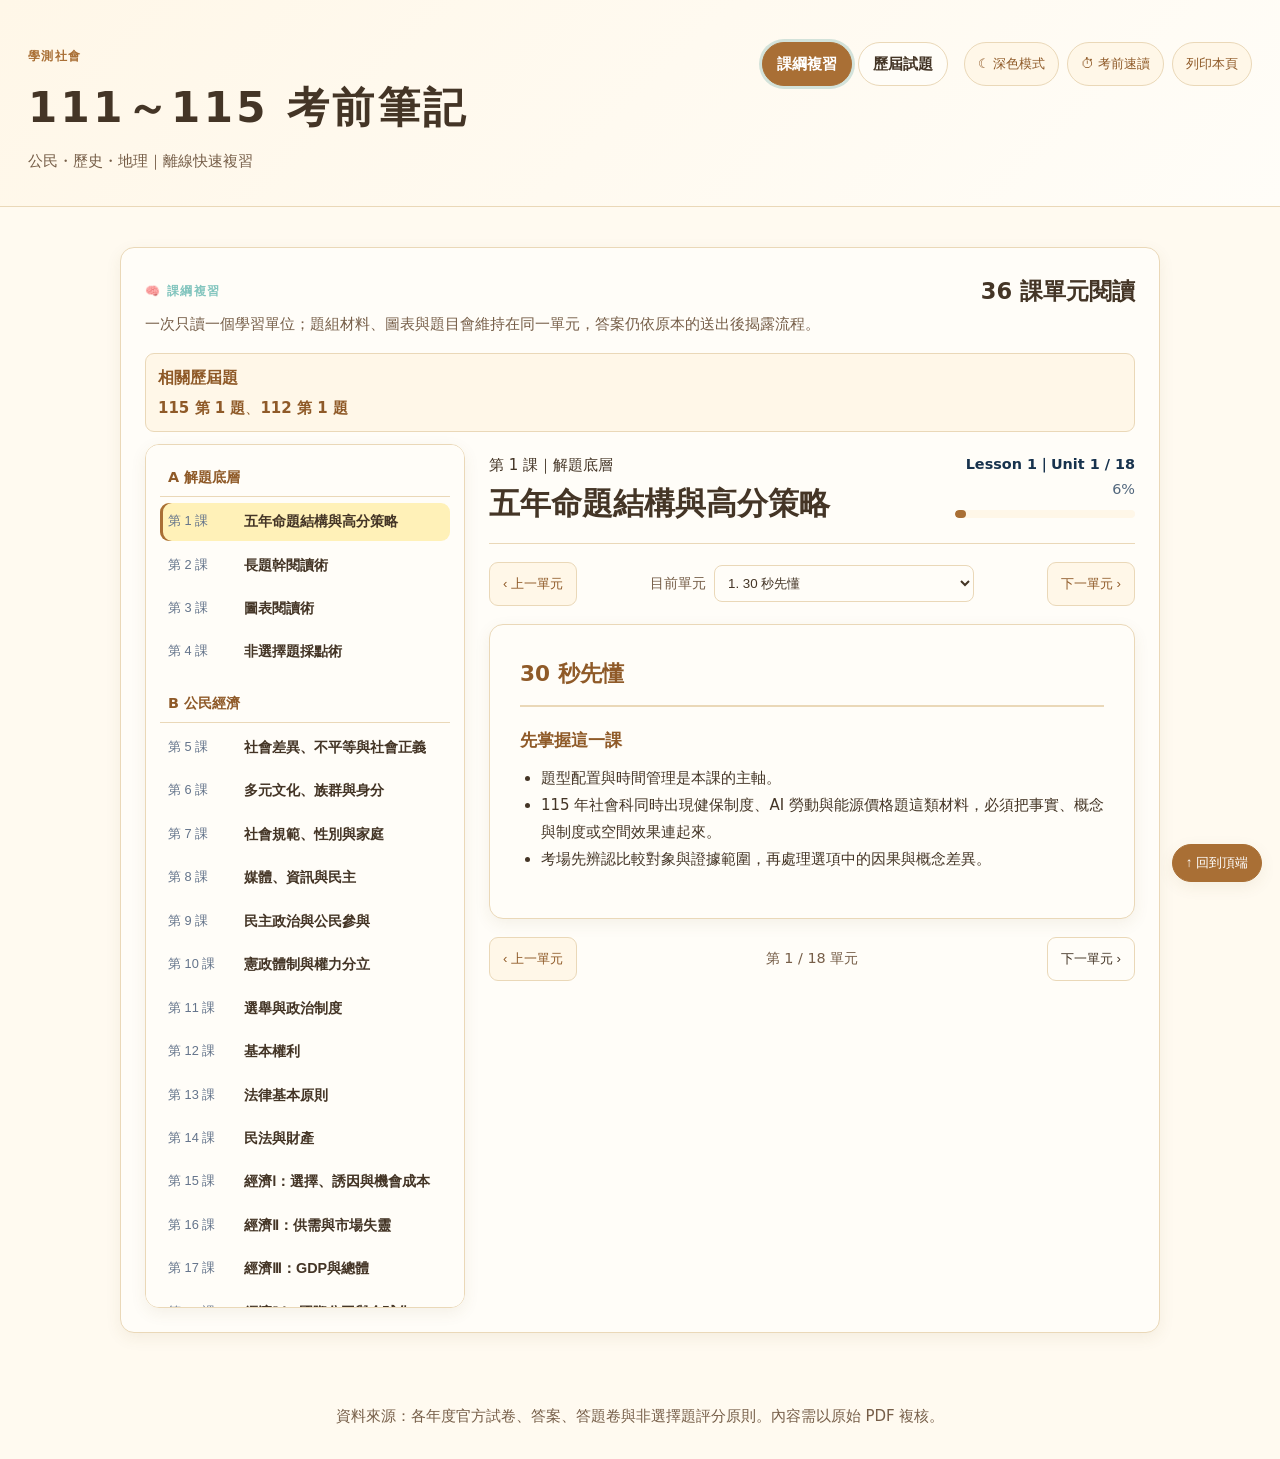
==== docs/index.html @ 7b79e1f3 "release: publish social studies final site" ====
﻿<!doctype html>
<html lang="zh-Hant">
<head>
  <meta charset="UTF-8">
  <meta name="viewport" content="width=device-width, initial-scale=1">
  <meta name="description" content="111～115 學測社會科考前筆記">
  <title>學測社會｜111～115 考前筆記</title>
  <link rel="stylesheet" href="styles.css">
</head>
<body>
  <header class="site-header">
    <div class="brand"><span class="eyebrow">學測社會</span><h1>111～115 考前筆記</h1><p>公民・歷史・地理｜離線快速複習</p></div>
    <div class="header-actions"><nav id="modeTabs" class="mode-switch" aria-label="主要模式"></nav><button id="themeToggle" class="button secondary" type="button" data-theme-toggle aria-pressed="false">☾ 深色模式</button><button id="quickMode" class="button secondary">⏱ 考前速讀</button><button id="printPage" class="button secondary">列印本頁</button></div>
  </header>
  <main id="app" class="container"></main>
  <button id="backTop" class="back-top" type="button" aria-label="回到頂端">↑ 回到頂端</button>
  <footer class="site-footer">資料來源：各年度官方試卷、答案、答題卷與非選擇題評分原則。內容需以原始 PDF 複核。</footer>
  <script src="data/years.js"></script>
  <script src="data/constructed-response.js"></script>
  <script src="data/curriculum.js"></script>
  <script src="data/lesson-content.js"></script>
  <script src="app.js"></script>
</body>
</html>
---- docs/styles.css ----
:root{--ink:#1f2937;--muted:#667085;--blue:#145da0;--teal:#0f766e;--paper:#f7f9fc;--line:#e5e7eb;--warn:#fff4d6}*{box-sizing:border-box}html{scroll-behavior:smooth}body{margin:0;background:var(--paper);color:var(--ink);font:15px/1.75 system-ui,-apple-system,"Noto Sans TC",sans-serif}.site-header{background:#0f2742;color:#fff;padding:28px 20px}.header-inner,.page-shell{max-width:1180px;margin:auto}.header-inner{display:flex;justify-content:space-between;gap:24px;align-items:center}.eyebrow{font-size:12px;letter-spacing:.12em;color:#83c5be;font-weight:700}.brand h1{margin:3px 0;font-size:clamp(26px,4vw,42px);letter-spacing:.08em}.brand h1 span{color:#f7c873}.brand p{margin:0;color:#c7d7e7}.header-actions{display:flex;gap:8px}.button{border:1px solid #cbd5e1;border-radius:9px;background:#fff;padding:8px 13px;cursor:pointer;color:var(--ink)}.button.secondary{background:#e9f4f2;border-color:#9ccfc8;color:#0f5e5a}.button.ghost{background:transparent;color:#fff;border-color:#8da3bb}.year-tabs{position:sticky;top:0;z-index:5;background:#fff;border-bottom:1px solid var(--line);box-shadow:0 2px 8px #0f27420d}.tab-list{max-width:1180px;margin:auto;display:flex;gap:6px;padding:10px 20px}.tab{flex:1;padding:10px;border:0;border-radius:8px;background:transparent;color:var(--muted);font-weight:800;cursor:pointer}.tab.active{background:#e9f4f2;color:var(--teal)}.page-shell{padding:24px 20px}.hero{background:linear-gradient(135deg,#eaf5f4,#fff);border:1px solid #cfe6e2;border-radius:18px;padding:28px;display:flex;justify-content:space-between;gap:20px;align-items:center}.hero h2{font-size:28px;margin:8px 0}.hero p{max-width:680px;color:var(--muted)}.stats{display:flex;gap:14px}.stats div{background:#fff;border:1px solid var(--line);border-radius:12px;min-width:80px;padding:12px;text-align:center}.stats b{display:block;font-size:24px;color:var(--blue)}.stats small{color:var(--muted)}.jump{display:flex;gap:18px;padding:16px 2px}.jump a{color:var(--blue);font-weight:700}.index-panel,.review{background:#fff;border:1px solid var(--line);border-radius:14px;padding:20px;margin:16px 0}.section-title{display:flex;justify-content:space-between;align-items:center}.section-title h2{margin:0}.toolbar{display:flex;flex-wrap:wrap;gap:10px;align-items:end;margin:14px 0}.toolbar label{display:grid;gap:3px;font-size:12px;font-weight:700;color:var(--muted);min-width:180px}.toolbar input,.toolbar select{font:inherit;border:1px solid #cbd5e1;border-radius:8px;padding:8px;background:#fff;color:var(--ink)}.number-grid{display:grid;grid-template-columns:repeat(auto-fill,minmax(42px,1fr));gap:6px}.number-grid a{text-align:center;text-decoration:none;padding:5px;border-radius:6px;background:#edf4fa;color:var(--blue);font-weight:800}.number-grid a.constructed-number{background:#fff0cb;color:#9a5b00}.number-grid a.dim{opacity:.35}.questions{display:grid;gap:14px;margin-top:16px}.question-card{background:#fff;border:1px solid var(--line);border-left:4px solid var(--blue);border-radius:12px;padding:18px;scroll-margin-top:80px}.question-card.is-read{border-left-color:#9ca3af;opacity:.82}.q-head{display:flex;gap:12px;align-items:center}.q-head h3{display:inline;margin:0 8px 0 0;font-size:21px}.q-year{color:var(--muted);font-size:12px}.q-head>div:nth-child(2){flex:1}.read-btn{border:0;background:#f1f5f9;color:var(--muted);border-radius:7px;padding:6px 9px;cursor:pointer}.badge{display:inline-block;background:#e9f4f2;color:#0f5e5a;border-radius:99px;padding:2px 9px;font-size:12px;font-weight:800;margin:2px}.badge.warning{background:var(--warn);color:#8b5b00}.topic{font-weight:800;color:var(--teal);margin:12px 0 3px}.prompt{font-size:16px;margin:0 0 10px}.answer-line{border-top:1px solid var(--line);padding-top:8px;color:var(--muted)}.answer-line strong{color:#b45309}details{margin-top:12px}summary{cursor:pointer;color:var(--blue);font-weight:800}.reasoning{border-top:1px solid var(--line);margin-top:10px;padding-top:10px}.reasoning h4{margin:10px 0 3px}.reasoning ul,.review ul{margin-top:4px}.options{display:grid;grid-template-columns:repeat(2,1fr);gap:8px;margin:10px 0}.option{border:1px solid var(--line);border-radius:8px;padding:9px;display:grid;grid-template-columns:55px 1fr;gap:5px}.option strong{color:#b45309}.option small{grid-column:1/-1;color:var(--muted)}.constructed{background:#fff9e9;border:1px solid #f3d98e;padding:12px;border-radius:9px}.mini-grid,.review-grid{display:grid;grid-template-columns:repeat(3,1fr);gap:10px;margin-top:12px}.mini-grid>div,.review-grid>div{background:#f8fafc;border-radius:8px;padding:10px}.mini-grid p{margin:0}.source,.muted{color:var(--muted);font-size:12px}.review-grid h3{margin-top:0;font-size:15px}.site-footer{text-align:center;color:var(--muted);padding:30px 20px}.quick-mode .question-card details{display:none}.quick-mode .question-card{padding:10px}.empty{text-align:center;padding:40px;background:#fff;border-radius:12px}@media(max-width:720px){.header-inner,.hero{display:block}.header-actions{margin-top:15px}.stats{margin-top:15px}.stats div{flex:1}.page-shell{padding:14px 12px}.tab-list{padding:8px 10px}.q-head{align-items:flex-start;flex-wrap:wrap}.q-head>div:nth-child(2){order:3;flex-basis:100%}.options,.mini-grid,.review-grid{grid-template-columns:1fr}.toolbar label{min-width:100%}.hero h2{font-size:23px}}@media print{.site-header,.year-tabs,.toolbar,.jump,.site-footer,.read-btn{display:none}.page-shell{padding:0}.question-card{break-inside:avoid}.question-card details{display:block}}
.curriculum{background:#fff;border:1px solid var(--line);border-radius:14px;padding:20px;margin:16px 0}.curriculum-intro{color:var(--muted);margin-top:0}.curriculum-phase{margin-top:18px}.curriculum-phase h3{border-left:4px solid var(--teal);padding-left:10px}.curriculum-grid{display:grid;grid-template-columns:repeat(3,1fr);gap:10px}.lesson{background:#f8fafc;border:1px solid var(--line);border-radius:9px;padding:12px}.lesson-number{color:var(--teal);font-size:12px;font-weight:800}.lesson h4{margin:3px 0 5px;font-size:15px}.lesson p{margin:0;color:var(--muted);font-size:14px}@media(max-width:720px){.curriculum-grid{grid-template-columns:1fr}}
.study-overview{background:#fff;border:1px solid var(--line);border-radius:14px;padding:20px;margin:16px 0}.study-grid{display:grid;grid-template-columns:repeat(4,1fr);gap:10px}.study-card{border:1px solid var(--line);border-radius:10px;padding:14px;background:#f8fafc}.study-card h3{margin:0 0 6px}.study-card p{color:var(--muted);font-size:14px}.study-card a{color:var(--teal);font-weight:700;text-decoration:none}.answer-reminder{margin-top:18px;padding:14px;background:#fff8e7;border-left:4px solid #d99a24;border-radius:8px}.answer-reminder h3{margin-top:0}.back-top{position:fixed;right:18px;bottom:18px;border:1px solid var(--line);border-radius:999px;background:#0f2b46;color:#fff;padding:9px 13px;box-shadow:0 4px 14px #0002;cursor:pointer;z-index:10}@media(max-width:720px){.study-grid{grid-template-columns:1fr 1fr}.back-top{right:10px;bottom:10px}} 
.container{width:min(1040px,calc(100% - 32px));margin:0 auto;padding:24px 0}.hero,.index-panel,.curriculum,.study-overview,.review{max-width:1040px;margin-left:auto;margin-right:auto}.question-card{max-width:980px;margin-left:auto;margin-right:auto;padding:22px}.curriculum-grid{grid-template-columns:repeat(2,minmax(0,1fr));gap:14px}.study-grid{grid-template-columns:repeat(2,minmax(0,1fr));gap:14px}.mini-grid{grid-template-columns:repeat(2,minmax(0,1fr));gap:14px}.jump{max-width:1040px;margin:0 auto;flex-wrap:wrap;gap:12px 20px}.questions{gap:18px}.index-panel,.curriculum,.study-overview,.review{padding:24px}.lesson{padding:15px;line-height:1.65}.option{padding:12px;line-height:1.7}@media(max-width:720px){.container{width:calc(100% - 24px);padding:15px 0}.index-panel,.curriculum,.study-overview,.review{padding:16px}.question-card{padding:16px}.curriculum-grid,.study-grid,.mini-grid{grid-template-columns:1fr}}
.pagination{display:flex;align-items:center;justify-content:center;flex-wrap:wrap;gap:6px;margin:14px 0 18px;padding:10px;border-top:1px solid var(--line);border-bottom:1px solid var(--line)}.page-button{min-width:36px;border:1px solid #cbd5e1;border-radius:7px;background:#fff;color:var(--blue);padding:6px 9px;cursor:pointer;font:inherit;font-weight:700}.page-button.active{background:var(--blue);border-color:var(--blue);color:#fff}.page-button:disabled{cursor:not-allowed;opacity:.4}.pagination span{color:var(--muted);font-size:13px;margin-left:8px}@media(max-width:720px){.pagination{gap:4px}.page-button{min-width:32px;padding:5px 7px}}
.curriculum-tabs{display:flex;gap:8px;flex-wrap:wrap;margin:14px 0}.curriculum-tab{border:1px solid #b7d6d1;background:#f2faf8;color:#0f5e5a;border-radius:999px;padding:7px 13px;cursor:pointer;font:inherit;font-weight:800}.curriculum-tab.active,.curriculum-tab:hover{background:var(--teal);border-color:var(--teal);color:#fff}
.lesson-details{margin-top:12px;border-top:1px solid var(--line);padding-top:10px}.lesson-details summary{cursor:pointer;color:var(--blue);font-weight:800}.lesson-detail-grid{display:grid;grid-template-columns:repeat(2,minmax(0,1fr));gap:10px;margin-top:12px}.lesson-detail-box{border:1px solid var(--line);background:#fff;border-radius:8px;padding:12px}.lesson-detail-box h5,.lesson-practice h5{margin:0 0 6px;color:var(--blue);font-size:1rem}.lesson-detail-box ul,.lesson-practice ul{margin:5px 0;padding-left:20px}.lesson-detail-box li,.lesson-practice li{margin:4px 0}.lesson-practice{margin-top:10px;border-radius:8px;background:#f7fafc;border:1px solid var(--line);padding:12px}.lesson-practice h5:not(:first-child){margin-top:14px}.course-text{line-height:1.75;margin:4px 0}.lesson-detail-box .muted,.lesson-practice .muted{color:var(--muted);font-size:.9rem}@media(max-width:720px){.lesson-detail-grid{grid-template-columns:1fr}}
.site-header{background:linear-gradient(135deg,#e8f1ef,#f6eadb);color:var(--ink);border-bottom:1px solid var(--line);padding:0}.site-header .brand{max-width:1280px;margin:auto;padding:42px 28px 32px}.site-header .eyebrow{color:var(--teal)}.site-header .brand p{color:var(--muted)}.header-actions{position:absolute;right:28px;top:42px}.header-actions .button{border-radius:999px;background:#fff;color:var(--ink)}.year-tabs{background:rgba(255,255,255,.94);backdrop-filter:blur(12px)}.tab-list{max-width:1280px;padding:10px 28px}.tab{border-radius:999px}.tab.active{background:var(--teal);color:#fff}.page-shell,.container{max-width:1280px}.hero{background:var(--card);border-radius:16px;box-shadow:0 10px 28px rgba(35,53,64,.08)}.index-panel,.curriculum,.study-overview,.review{box-shadow:0 10px 28px rgba(35,53,64,.05)}.question-card{border-radius:16px;box-shadow:0 10px 28px rgba(35,53,64,.05)}

@media(max-width:850px){.single-unit-nav{min-width:0}.single-unit-nav label{min-width:0}.single-unit-nav select{width:100%;max-width:100%;min-width:0;box-sizing:border-box}}

/* R3: final mobile rule must follow the legacy unit-nav selector rule. */
@media(max-width:850px){.single-unit-nav{min-width:0;max-width:100%;flex-wrap:wrap}.single-unit-nav label{min-width:0;max-width:100%;width:100%}.single-unit-nav select{display:block;width:100%;max-width:100%;min-width:0;box-sizing:border-box}}

/* Phase 4B final cascade: keep theme overrides after all legacy 4A component rules. */
body{background:var(--paper);color:var(--ink)}
.site-header{background:linear-gradient(135deg,var(--surface-soft),var(--surface));color:var(--ink);border-color:var(--line)}
.site-header .eyebrow,.topic,.lesson-number{color:var(--teal)}
.site-header .brand p,.muted,.source,.single-unit-footer,.exam-progress{color:var(--muted)}
.header-actions .button,.mode-tab,.button{background:var(--surface);border-color:var(--line);color:var(--ink)}
.button.secondary{background:var(--surface-soft);border-color:var(--line);color:var(--blue)}
.mode-tab.active,.tab.active,.curriculum-tab.active{background:var(--teal);border-color:var(--teal);color:#fff}
.year-tabs{background:var(--surface);border-color:var(--line)}
.hero,.index-panel,.curriculum,.study-overview,.review,.question-card,.single-view-unit,.mode-sidebar,.single-view-sidebar{background:var(--card);border-color:var(--line);box-shadow:var(--shadow-soft)}
.hero{background:linear-gradient(135deg,var(--surface-soft),var(--card))}
.stats div,.lesson,.study-card,.mini-grid>div,.review-grid>div,.lesson-detail-box,.lesson-practice{background:var(--surface-soft);border-color:var(--line)}
.question-card{border-left-color:var(--teal)}
.question-card .option,.option{background:var(--surface);border-color:var(--line)}
.option:hover,.quiz-option.selected{background:var(--accent-soft);border-color:var(--teal)}
.option strong,.answer-line strong{color:var(--blue)}
.constructed,.answer-reminder{background:var(--accent-soft);border-color:var(--accent)}
.lesson-sidebar-group h3,.exam-sidebar-year h3,.single-view-header,.exam-header{border-color:var(--line)}
.lesson-sidebar-group h3,.exam-sidebar-year h3,.single-view-unit>h2,.single-unit-body h3,.lesson-detail-box h5,.lesson-practice h5{color:var(--blue)}
.lesson-sidebar-button,.exam-sidebar-item{color:var(--ink)}
.lesson-sidebar-button:hover,.exam-sidebar-item:hover{background:var(--surface-soft)}
.lesson-sidebar-button.active,.exam-sidebar-item.active{background:var(--accent-soft);color:var(--ink);box-shadow:inset 3px 0 var(--teal)}
.single-view-menu{background:var(--surface-soft);border-color:var(--line);color:var(--ink)}
.single-unit-nav label{color:var(--muted)}
.single-unit-nav select,.toolbar input,.toolbar select,.constructed-input textarea{background:var(--surface);color:var(--ink);border-color:var(--line)}
.progress-track{background:var(--surface-soft)}
.progress-track i{background:var(--teal)}
.related-exams,.related-curriculum,.unit-label{background:var(--surface-soft);border-color:var(--line);color:var(--blue)}
.related-exams a,.related-curriculum a{color:var(--blue)}
.single-view-unit>h2{border-color:var(--line)}
.badge{background:var(--accent-soft);color:var(--blue)}
.read-btn{background:var(--surface-soft);color:var(--muted)}
.quiz-option.correct{background:var(--success-soft);border-color:var(--success)}
.quiz-option.wrong{background:var(--danger-soft);border-color:var(--danger)}
.pagination{border-color:var(--line)}
.page-button{background:var(--surface);border-color:var(--line);color:var(--blue)}
.page-button.active{background:var(--teal);border-color:var(--teal);color:#fff}
.curriculum-tab{background:var(--surface-soft);border-color:var(--line);color:var(--blue)}
.back-top{background:var(--teal);border-color:var(--teal)}

/* Phase 4B final cascade: this must remain after the legacy 4A component rules. */
body{background:var(--paper);color:var(--ink)}
.site-header{background:linear-gradient(135deg,var(--surface-soft),var(--surface));color:var(--ink);border-color:var(--line)}
.site-header .eyebrow,.topic,.lesson-number{color:var(--teal)}
.site-header .brand p,.muted,.source,.single-unit-footer,.exam-progress{color:var(--muted)}
.header-actions .button,.mode-tab,.button{background:var(--surface);border-color:var(--line);color:var(--ink)}
.button.secondary{background:var(--surface-soft);border-color:var(--line);color:var(--blue)}
.mode-tab.active,.tab.active,.curriculum-tab.active{background:var(--teal);border-color:var(--teal);color:#fff}
.year-tabs{background:var(--surface);border-color:var(--line)}
.hero,.index-panel,.curriculum,.study-overview,.review,.question-card,.single-view-unit,.mode-sidebar,.single-view-sidebar{background:var(--card);border-color:var(--line);box-shadow:var(--shadow-soft)}
.hero{background:linear-gradient(135deg,var(--surface-soft),var(--card))}
.stats div,.lesson,.study-card,.mini-grid>div,.review-grid>div,.lesson-detail-box,.lesson-practice{background:var(--surface-soft);border-color:var(--line)}
.question-card{border-left-color:var(--teal)}
.question-card .option,.option{background:var(--surface);border-color:var(--line)}
.option:hover,.quiz-option.selected{background:var(--accent-soft);border-color:var(--teal)}
.option strong,.answer-line strong{color:var(--blue)}
.constructed,.answer-reminder{background:var(--accent-soft);border-color:var(--accent)}
.lesson-sidebar-group h3,.exam-sidebar-year h3,.single-view-header,.exam-header{border-color:var(--line)}
.lesson-sidebar-group h3,.exam-sidebar-year h3,.single-view-unit>h2,.single-unit-body h3,.lesson-detail-box h5,.lesson-practice h5{color:var(--blue)}
.lesson-sidebar-button,.exam-sidebar-item{color:var(--ink)}
.lesson-sidebar-button:hover,.exam-sidebar-item:hover{background:var(--surface-soft)}
.lesson-sidebar-button.active,.exam-sidebar-item.active{background:var(--accent-soft);color:var(--ink);box-shadow:inset 3px 0 var(--teal)}
.single-view-menu{background:var(--surface-soft);border-color:var(--line);color:var(--ink)}
.single-unit-nav label{color:var(--muted)}
.single-unit-nav select,.toolbar input,.toolbar select,.constructed-input textarea{background:var(--surface);color:var(--ink);border-color:var(--line)}
.progress-track{background:var(--surface-soft)}
.progress-track i{background:var(--teal)}
.related-exams,.related-curriculum,.unit-label{background:var(--surface-soft);border-color:var(--line);color:var(--blue)}
.related-exams a,.related-curriculum a{color:var(--blue)}
.single-view-unit>h2{border-color:var(--line)}
.badge{background:var(--accent-soft);color:var(--blue)}
.read-btn{background:var(--surface-soft);color:var(--muted)}
.quiz-option.correct{background:var(--success-soft);border-color:var(--success)}
.quiz-option.wrong{background:var(--danger-soft);border-color:var(--danger)}
.pagination{border-color:var(--line)}
.page-button{background:var(--surface);border-color:var(--line);color:var(--blue)}
.page-button.active{background:var(--teal);border-color:var(--teal);color:#fff}
.curriculum-tab{background:var(--surface-soft);border-color:var(--line);color:var(--blue)}
.back-top{background:var(--teal);border-color:var(--teal)}

/* Phase 4B: pudding theme tokens and responsive polish. */
:root{
  --ink:#443526;--muted:#765e48;--blue:#8f5a28;--teal:#a96f35;
  --paper:#fffaf0;--surface:#fffdf8;--surface-soft:#fff7e8;--card:#fffdf8;
  --line:#ead8b8;--accent:#f6d978;--accent-soft:#fff1b8;
  --success:#4f9b6d;--success-soft:#eef9f1;--danger:#cf5b5b;--danger-soft:#fff1f1;
  --shadow:0 12px 30px rgba(119,83,37,.10);--shadow-soft:0 5px 16px rgba(119,83,37,.08);
}
[data-theme="dark"]{
  --ink:#f3eadf;--muted:#cdbca8;--blue:#e7ad67;--teal:#d79a55;
  --paper:#1f1a16;--surface:#2a231d;--surface-soft:#33291f;--card:#30271f;
  --line:#5a4632;--accent:#f0c978;--accent-soft:#594829;
  --success:#78b58a;--success-soft:#24392b;--danger:#d87d7d;--danger-soft:#422728;
  --shadow:0 14px 34px rgba(0,0,0,.28);--shadow-soft:0 6px 18px rgba(0,0,0,.22);
}
html{background:var(--paper)}
body{background:var(--paper);color:var(--ink);transition:background-color .18s ease,color .18s ease}
a{color:var(--blue)}
.site-header{background:linear-gradient(135deg,var(--surface-soft),var(--surface));color:var(--ink);border-bottom:1px solid var(--line)}
.site-header .eyebrow{color:var(--teal)}
.site-header .brand p{color:var(--muted)}
.header-actions .button{background:var(--surface);border-color:var(--line);color:var(--ink)}
.header-actions .button:hover,.mode-tab:hover{border-color:var(--teal);transform:translateY(-1px)}
.mode-tab{background:var(--surface);border-color:var(--line);color:var(--ink)}
.mode-tab.active{background:var(--teal);border-color:var(--teal);color:#fff}
.button{background:var(--surface);border-color:var(--line);color:var(--ink);min-height:44px;transition:background-color .18s ease,border-color .18s ease,transform .18s ease}
.button.secondary{background:var(--surface-soft);border-color:var(--line);color:var(--blue)}
.button:hover{border-color:var(--teal)}
.button:focus-visible,.mode-tab:focus-visible,.curriculum-tab:focus-visible,.single-view-menu:focus-visible,.quiz-option:focus-visible,.page-button:focus-visible,summary:focus-visible,a:focus-visible,input:focus-visible,textarea:focus-visible,select:focus-visible{outline:3px solid var(--accent);outline-offset:3px}
.year-tabs{background:color-mix(in srgb,var(--surface) 94%,transparent);border-color:var(--line)}
.tab{color:var(--muted)}
.tab.active{background:var(--teal);color:#fff}
.hero,.index-panel,.curriculum,.study-overview,.review,.single-view-unit,.question-card,.mode-sidebar,.single-view-sidebar{background:var(--card);border-color:var(--line);box-shadow:var(--shadow-soft)}
.hero{background:linear-gradient(135deg,var(--surface-soft),var(--card));border-color:var(--line)}
.stats div,.lesson,.study-card,.mini-grid>div,.review-grid>div,.lesson-detail-box,.lesson-practice{background:var(--surface-soft);border-color:var(--line)}
.question-card{border-left-color:var(--teal)}
.question-card.is-read{border-left-color:var(--muted)}
.question-card .option,.option{background:var(--surface);border-color:var(--line)}
.option:hover,.quiz-option.selected{background:var(--accent-soft);border-color:var(--teal)}
.option strong,.answer-line strong{color:var(--blue)}
.constructed{background:var(--accent-soft);border-color:var(--accent)}
.answer-reminder{background:var(--accent-soft);border-left-color:var(--accent)}
.related-exams,.related-curriculum,.unit-label{background:var(--surface-soft);border-color:var(--line)}
.single-view-sidebar,.mode-sidebar{background:var(--surface)}
.lesson-sidebar-group h3,.exam-sidebar-year h3{color:var(--blue);border-color:var(--line)}
.lesson-sidebar-button,.exam-sidebar-item{color:var(--ink)}
.lesson-sidebar-button:hover,.exam-sidebar-item:hover{background:var(--surface-soft)}
.lesson-sidebar-button.active,.exam-sidebar-item.active{background:var(--accent-soft);color:var(--ink);box-shadow:inset 3px 0 var(--teal)}
.single-view-menu{background:var(--surface-soft);border-color:var(--line);color:var(--ink)}
.single-view-header,.exam-header{border-color:var(--line)}
.single-view-unit>h2,.single-unit-body h3,.lesson-detail-box h5,.lesson-practice h5{color:var(--blue);border-color:var(--line)}
.single-unit-nav select,.toolbar input,.toolbar select,.constructed-input textarea{background:var(--surface);color:var(--ink);border-color:var(--line)}
.single-unit-footer,.exam-progress{color:var(--muted)}
.progress-track{background:var(--surface-soft)}
.progress-track i{background:var(--teal)}
.pagination{border-color:var(--line)}
.page-button{background:var(--surface);color:var(--blue);border-color:var(--line)}
.page-button.active{background:var(--teal);border-color:var(--teal);color:#fff}
.curriculum-tab{background:var(--surface-soft);border-color:var(--line);color:var(--blue)}
.curriculum-tab.active,.curriculum-tab:hover{background:var(--teal);border-color:var(--teal);color:#fff}
.badge,.topic{color:var(--blue)}
.badge{background:var(--accent-soft)}
.read-btn{background:var(--surface-soft);color:var(--muted)}
.quiz-option.correct{background:var(--success-soft);border-color:var(--success)}
.quiz-option.wrong{background:var(--danger-soft);border-color:var(--danger)}
.quiz-feedback{border-color:var(--line)}
.site-footer{color:var(--muted)}
.back-top{background:var(--teal);border-color:var(--teal);box-shadow:var(--shadow-soft)}
img{max-width:100%;height:auto}
table{max-width:100%}
.table-wrap{max-width:100%;overflow:auto}
.single-unit-nav,.exam-unit-nav,.single-view-main,.mode-main{min-width:0}
@media(max-width:850px){
  .site-header .brand{padding:28px 16px 22px}
  .header-actions{padding:0 16px 18px;gap:8px}
  .mode-switch{gap:8px}
  .mode-tab,.header-actions .button{min-height:44px}
  .mode-tab{padding-inline:10px}
  .header-actions .button{flex:1}
  .single-view-shell,.mode-layout{gap:14px}
  .single-view-sidebar,.mode-sidebar{box-shadow:var(--shadow-soft)}
  .single-unit-nav{display:grid;grid-template-columns:auto minmax(0,1fr) auto;align-items:start}
  .single-unit-nav label{grid-column:1 / -1;grid-row:1;display:block;width:100%}
  .single-unit-nav select{width:100%;max-width:100%;margin-top:6px}
  .single-unit-nav [data-unit-prev]{grid-column:1;grid-row:2}
  .single-unit-nav [data-unit-next]{grid-column:3;grid-row:2}
  .single-view-footer{flex-wrap:wrap}
}
@media(max-width:430px){
  body{font-size:14px}
  .container{width:calc(100% - 24px);padding:12px 0}
  .site-header .brand h1{font-size:clamp(24px,8vw,32px)}
  .header-actions{display:grid;grid-template-columns:1fr 1fr;padding-inline:12px}
  .mode-switch{grid-column:1 / -1;width:100%;margin:0}
  .mode-tab{min-width:0}
  .header-actions .button{width:100%;min-width:0}
  .hero,.index-panel,.curriculum,.study-overview,.review{padding:14px}
  .single-view-unit,.question-card{padding:14px}
  .options{grid-template-columns:1fr}
  .single-unit-nav{grid-template-columns:minmax(0,1fr) minmax(0,1fr)}
  .single-unit-nav label{grid-column:1 / -1}
  .single-unit-nav [data-unit-prev]{grid-column:1}
  .single-unit-nav [data-unit-next]{grid-column:2}
  .single-unit-nav .button{width:100%;min-width:0}
  .exam-unit-nav{flex-wrap:wrap}
  .exam-unit-nav .button{flex:1;min-width:0}
}
@media(prefers-reduced-motion:reduce){*,*::before,*::after{scroll-behavior:auto!important;transition-duration:0.01ms!important;animation-duration:0.01ms!important}}
@media print{[data-theme="dark"] body{background:#fff;color:#000}}
.mode-switch{display:flex;gap:6px;align-items:center;margin-right:8px}.mode-tab{display:inline-flex;align-items:center;min-height:44px;padding:8px 14px;border:1px solid #8da3bb;border-radius:999px;color:#17324d;background:#fff;text-decoration:none;font-weight:800;white-space:nowrap}.mode-tab.active{background:var(--teal);border-color:var(--teal);color:#fff;box-shadow:0 0 0 3px rgba(15,118,110,.18)}.mode-tab:focus-visible,.button:focus-visible,.lesson-sidebar-button:focus-visible,.exam-sidebar-item:focus-visible{outline:3px solid #f59e0b;outline-offset:2px}.mode-layout{display:grid;grid-template-columns:minmax(280px,320px) minmax(0,980px);gap:24px;align-items:start}.mode-sidebar{position:sticky;top:18px;max-height:calc(100vh - 36px);overflow:auto;border:1px solid #dbe3ec;border-radius:14px;background:#fff;padding:14px}.mode-sidebar nav{display:grid;gap:14px}.exam-sidebar-year{display:grid;gap:6px}.exam-sidebar-year h3{margin:0;padding:6px 8px;color:#39536f;font-size:.9rem;border-bottom:1px solid #e6edf4}.exam-sidebar-groups{display:grid;gap:5px}.exam-sidebar-item{display:flex;justify-content:space-between;gap:8px;text-align:left;border:0;border-radius:9px;background:transparent;color:#334155;padding:9px 8px;cursor:pointer;line-height:1.35}.exam-sidebar-item span{font-size:.86rem}.exam-sidebar-item strong{font-size:.78rem;color:#64748b}.exam-sidebar-item:hover{background:#eef5fb}.exam-sidebar-item.active{background:#dcecf8;color:#0f385c;box-shadow:inset 3px 0 #2774a8}.exam-header{display:flex;justify-content:space-between;gap:20px;align-items:flex-start;border-bottom:1px solid #dbe3ec;padding:8px 0 18px}.exam-header h2{margin:5px 0 0;font-size:clamp(1.4rem,2.4vw,2rem);line-height:1.35}.exam-header p{margin:.3rem 0 0;color:var(--muted)}.exam-progress{min-width:180px;text-align:right;color:#52677d;font-size:.9rem}.exam-progress strong,.exam-progress span{display:block}.exam-progress strong{color:#17324d}.exam-unit-nav{display:flex;align-items:center;justify-content:space-between;gap:12px;margin:18px 0}.exam-atomic-group{display:grid;gap:16px}.related-exams,.related-curriculum{margin:12px 0;padding:10px 12px;border:1px solid #dbe3ec;border-radius:9px;background:#f8fbfe}.related-exams h3{margin:0 0 3px;font-size:1rem}.related-exams p{margin:0}.related-exams a,.related-curriculum a{color:var(--blue);font-weight:700;text-decoration:none}.related-curriculum{font-size:.9rem}.exam-sidebar .single-view-menu{display:none}
@media(max-width:850px){.header-actions{position:static;padding:0 28px 20px;display:flex;flex-wrap:wrap}.mode-switch{order:-1;width:100%;margin:0 0 8px}.mode-tab{flex:1;justify-content:center}.mode-layout{grid-template-columns:1fr}.mode-sidebar{position:static;max-height:none;padding:8px}.exam-sidebar .single-view-menu{display:block;width:100%;margin-bottom:10px}.exam-sidebar nav{display:none}.exam-sidebar.open nav{display:grid}.exam-sidebar.open{max-height:55vh;overflow:auto}.exam-header{display:block}.exam-progress{max-width:300px;text-align:left;margin-top:16px}.exam-unit-nav{align-items:stretch}.exam-unit-nav .button{white-space:nowrap;padding:9px 10px}}
.single-view-section{scroll-margin-top:18px}.single-view-shell{display:grid;grid-template-columns:minmax(280px,320px) minmax(0,980px);gap:24px;align-items:start}.single-view-sidebar{position:sticky;top:18px;max-height:calc(100vh - 36px);overflow:auto;border:1px solid #dbe3ec;border-radius:14px;background:#fff;padding:14px}.single-view-sidebar nav{display:grid;gap:14px}.lesson-sidebar-group{display:grid;gap:6px}.lesson-sidebar-group h3{margin:0;padding:6px 8px;color:#39536f;font-size:.9rem;border-bottom:1px solid #e6edf4}.lesson-sidebar-button{display:grid;grid-template-columns:68px minmax(0,1fr);gap:8px;text-align:left;border:0;border-radius:9px;background:transparent;color:#334155;padding:9px 8px;cursor:pointer;line-height:1.35}.lesson-sidebar-button span{font-size:.8rem;color:#64748b;white-space:nowrap}.lesson-sidebar-button strong{font-size:.9rem;display:-webkit-box;-webkit-line-clamp:2;-webkit-box-orient:vertical;overflow:hidden}.lesson-sidebar-button:hover{background:#eef5fb}.lesson-sidebar-button.active{background:#dcecf8;color:#0f385c;box-shadow:inset 3px 0 #2774a8}.single-view-menu{display:none;width:100%;border:1px solid #cbd8e5;background:#f8fbfe;color:#17324d;border-radius:9px;padding:11px;text-align:left;font-weight:700;margin-bottom:10px}.single-view-main{min-width:0;max-width:980px}.single-view-header{display:flex;justify-content:space-between;gap:20px;align-items:flex-start;border-bottom:1px solid #dbe3ec;padding:8px 0 18px}.single-view-header h2{margin:5px 0 0;font-size:clamp(1.4rem,2.4vw,2rem);line-height:1.35}.single-view-progress{min-width:180px;text-align:right;color:#52677d;font-size:.9rem}.single-view-progress strong{display:block;color:#17324d}.progress-track{height:8px;background:#e6edf4;border-radius:99px;margin-top:8px;overflow:hidden}.progress-track i{display:block;height:100%;background:#4285b6;border-radius:99px}.single-unit-nav{display:flex;align-items:center;justify-content:space-between;gap:12px;margin:18px 0}.single-unit-nav label{display:flex;align-items:center;gap:8px;min-width:0;color:#536b82;font-size:.9rem}.single-unit-nav select{min-width:260px;max-width:48vw;padding:9px;border:1px solid #cbd8e5;border-radius:8px;background:#fff;color:#17324d}.single-view-unit{background:#fff;border:1px solid #dbe3ec;border-radius:14px;padding:clamp(18px,3vw,30px);line-height:1.8;box-shadow:0 4px 18px rgba(28,57,84,.06)}.single-view-unit>h2{margin:0 0 18px;color:#17324d;font-size:1.35rem;border-bottom:2px solid #e6edf4;padding-bottom:12px}.single-unit-body h3{margin:22px 0 8px;color:#234b70;font-size:1.08rem}.single-unit-body h3:first-child{margin-top:0}.single-unit-body .course-text{margin:0 0 12px;white-space:normal}.single-unit-body ul{margin-top:8px;padding-left:1.4em}.unit-label{display:inline-block;border-radius:99px;background:#edf5fb;color:#245c86;padding:4px 10px;font-size:.82rem;font-weight:700}.question-unit .question-card{margin-top:16px}.practice-unit .original-question{margin-top:12px}.single-unit-footer{display:flex;justify-content:space-between;align-items:center;gap:12px;margin:18px 0 4px;color:#62758a;font-size:.9rem}@media(max-width:850px){.single-view-shell{grid-template-columns:1fr}.single-view-sidebar{position:static;max-height:none;padding:8px}.single-view-menu{display:block}.single-view-sidebar nav{display:none}.single-view-sidebar.open nav{display:grid}.single-view-sidebar.open{max-height:55vh;overflow:auto}.single-view-header{display:block}.single-view-progress{max-width:300px;text-align:left;margin-top:16px}.single-unit-nav{align-items:stretch}.single-unit-nav label{flex:1;display:block}.single-unit-nav select{display:block;width:100%;max-width:none;margin-top:6px}.single-unit-nav .button{white-space:nowrap;padding:9px 10px}.single-unit-footer{flex-wrap:wrap}}
/* R3 final winning rule: keep this after all legacy unit-nav declarations. */
@media(max-width:850px){.single-unit-nav{min-width:0;max-width:100%;flex-wrap:wrap}.single-unit-nav label{min-width:0;max-width:100%;width:100%}.single-unit-nav select{display:block;width:100%;max-width:100%;min-width:0;box-sizing:border-box}}

/* Phase 4B final cascade: keep theme overrides after all legacy 4A component rules. */
body{background:var(--paper);color:var(--ink)}
.site-header{background:linear-gradient(135deg,var(--surface-soft),var(--surface));color:var(--ink);border-color:var(--line)}
.site-header .eyebrow,.topic,.lesson-number{color:var(--teal)}
.site-header .brand p,.muted,.source,.single-unit-footer,.exam-progress{color:var(--muted)}
.header-actions .button,.mode-tab,.button{background:var(--surface);border-color:var(--line);color:var(--ink)}
.button.secondary{background:var(--surface-soft);border-color:var(--line);color:var(--blue)}
.mode-tab.active,.tab.active,.curriculum-tab.active{background:var(--teal);border-color:var(--teal);color:#fff}
.year-tabs{background:var(--surface);border-color:var(--line)}
.hero,.index-panel,.curriculum,.study-overview,.review,.question-card,.single-view-unit,.mode-sidebar,.single-view-sidebar{background:var(--card);border-color:var(--line);box-shadow:var(--shadow-soft)}
.hero{background:linear-gradient(135deg,var(--surface-soft),var(--card))}
.stats div,.lesson,.study-card,.mini-grid>div,.review-grid>div,.lesson-detail-box,.lesson-practice{background:var(--surface-soft);border-color:var(--line)}
.question-card{border-left-color:var(--teal)}
.question-card .option,.option{background:var(--surface);border-color:var(--line)}
.option:hover,.quiz-option.selected{background:var(--accent-soft);border-color:var(--teal)}
.option strong,.answer-line strong{color:var(--blue)}
.constructed,.answer-reminder{background:var(--accent-soft);border-color:var(--accent)}
.lesson-sidebar-group h3,.exam-sidebar-year h3,.single-view-header,.exam-header{border-color:var(--line)}
.lesson-sidebar-group h3,.exam-sidebar-year h3,.single-view-unit>h2,.single-unit-body h3,.lesson-detail-box h5,.lesson-practice h5{color:var(--blue)}
.lesson-sidebar-button,.exam-sidebar-item{color:var(--ink)}
.lesson-sidebar-button:hover,.exam-sidebar-item:hover{background:var(--surface-soft)}
.lesson-sidebar-button.active,.exam-sidebar-item.active{background:var(--accent-soft);color:var(--ink);box-shadow:inset 3px 0 var(--teal)}
.single-view-menu{background:var(--surface-soft);border-color:var(--line);color:var(--ink)}
.single-unit-nav label{color:var(--muted)}
.single-unit-nav select,.toolbar input,.toolbar select,.constructed-input textarea{background:var(--surface);color:var(--ink);border-color:var(--line)}
.progress-track{background:var(--surface-soft)}
.progress-track i{background:var(--teal)}
.related-exams,.related-curriculum,.unit-label{background:var(--surface-soft);border-color:var(--line);color:var(--blue)}
.related-exams a,.related-curriculum a{color:var(--blue)}
.single-view-unit>h2{border-color:var(--line)}
.badge{background:var(--accent-soft);color:var(--blue)}
.read-btn{background:var(--surface-soft);color:var(--muted)}
.quiz-option.correct{background:var(--success-soft);border-color:var(--success)}
.quiz-option.wrong{background:var(--danger-soft);border-color:var(--danger)}
.pagination{border-color:var(--line)}
.page-button{background:var(--surface);border-color:var(--line);color:var(--blue)}
.page-button.active{background:var(--teal);border-color:var(--teal);color:#fff}
.curriculum-tab{background:var(--surface-soft);border-color:var(--line);color:var(--blue)}
.back-top{background:var(--teal);border-color:var(--teal)}
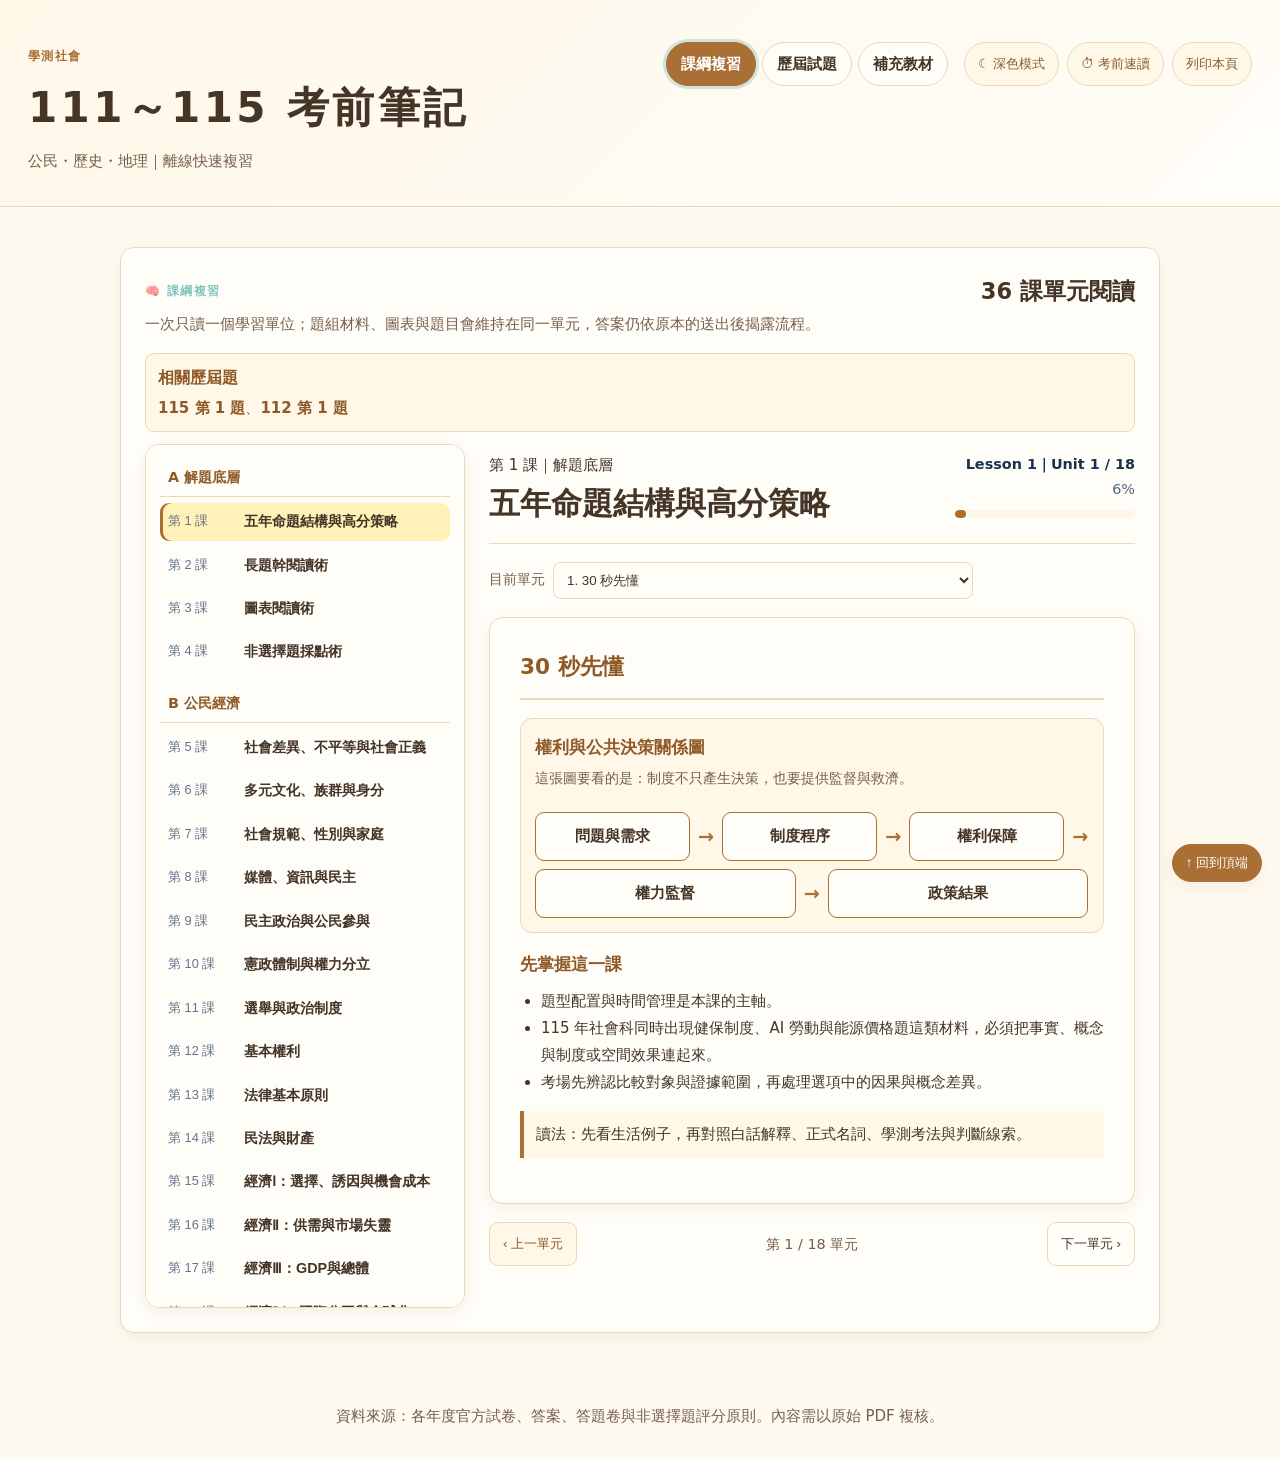
==== commit 79577b3b: "release: republish social studies after 4c r1 r2 qa" ====
--- a/docs/index.html
+++ b/docs/index.html
@@ -19,6 +19,7 @@
   <script src="data/constructed-response.js"></script>
   <script src="data/curriculum.js"></script>
   <script src="data/lesson-content.js"></script>
+  <script src="data/supplementary.js"></script>
   <script src="app.js"></script>
 </body>
 </html>
--- a/docs/styles.css
+++ b/docs/styles.css
@@ -51,6 +51,28 @@
 .page-button.active{background:var(--teal);border-color:var(--teal);color:#fff}
 .curriculum-tab{background:var(--surface-soft);border-color:var(--line);color:var(--blue)}
 .back-top{background:var(--teal);border-color:var(--teal)}
+
+/* 4C-R1 readability repair: make the theme state win over legacy :root rules. */
+html[data-theme="dark"]{
+  --ink:#f3eadf;--muted:#cdbca8;--blue:#e7ad67;--teal:#d79a55;
+  --paper:#1f1a16;--surface:#2a231d;--surface-soft:#33291f;--card:#30271f;
+  --line:#5a4632;--accent:#f0c978;--accent-soft:#594829;
+  --success:#78b58a;--success-soft:#24392b;--danger:#d87d7d;--danger-soft:#422728;
+}
+html[data-theme="dark"] .single-view-unit,
+html[data-theme="dark"] .single-view-sidebar,
+html[data-theme="dark"] .mode-sidebar,
+html[data-theme="dark"] .question-card,
+html[data-theme="dark"] .index-panel,
+html[data-theme="dark"] .review,
+html[data-theme="dark"] .study-overview{color:var(--ink);background:var(--card)}
+html[data-theme="dark"] .single-view-unit h2,
+html[data-theme="dark"] .single-unit-body h3,
+html[data-theme="dark"] .lesson-sidebar-group h3,
+html[data-theme="dark"] .lesson-sidebar-button,
+html[data-theme="dark"] .exam-sidebar-item{color:var(--ink)}
+html[data-theme="dark"] .single-view-unit p,
+html[data-theme="dark"] .single-view-unit li{color:var(--ink)}
 
 /* Phase 4B final cascade: this must remain after the legacy 4A component rules. */
 body{background:var(--paper);color:var(--ink)}
@@ -201,6 +223,64 @@
 }
 @media(prefers-reduced-motion:reduce){*,*::before,*::after{scroll-behavior:auto!important;transition-duration:0.01ms!important;animation-duration:0.01ms!important}}
 @media print{[data-theme="dark"] body{background:#fff;color:#000}}
+
+/* Phase 4C-R1: beginner comprehension, practice UX, and visual teaching. */
+.single-unit-nav{justify-content:flex-start;min-width:0}
+.single-unit-nav label{width:100%;max-width:100%;min-width:0}
+.single-unit-nav select{width:min(100%,420px);max-width:100%;min-width:0;box-sizing:border-box}
+.beginner-core,.beginner-history-frame{margin:14px 0}
+.beginner-hint{padding:10px 12px;border-left:4px solid var(--teal);background:var(--surface-soft);color:var(--ink)}
+.beginner-grid{display:grid;grid-template-columns:repeat(2,minmax(0,1fr));gap:10px;margin:10px 0}
+.beginner-grid>div{min-width:0;background:var(--surface-soft);border:1px solid var(--line);border-radius:10px;padding:11px}
+.beginner-grid strong{color:var(--blue)}
+.beginner-grid p{margin:4px 0 0;color:var(--ink)}
+.comparison-cards{display:grid;gap:14px}
+.comparison-card{border:1px solid var(--line);border-radius:12px;padding:14px;background:var(--surface-soft)}
+.comparison-card-grid{display:grid;grid-template-columns:repeat(2,minmax(0,1fr));gap:10px}
+.comparison-card-side{min-width:0;background:var(--surface);border:1px solid var(--line);border-radius:9px;padding:10px}
+.comparison-label{display:block;color:var(--muted);font-size:.78rem;font-weight:800;margin-bottom:3px}
+.comparison-card-side h4{margin:0;color:var(--ink);font-size:1rem;line-height:1.55}
+.comparison-judgment{margin-top:10px;padding:10px;border-left:4px solid var(--teal);background:var(--card);color:var(--ink)}
+.comparison-judgment p{margin:4px 0}
+.options{grid-template-columns:1fr}
+.option{grid-template-columns:auto minmax(0,1fr);align-items:start;min-height:0;text-align:left}
+.option-badge{display:inline-flex;align-items:center;justify-content:center;min-width:32px;color:var(--blue);font-weight:900}
+.option-text{min-width:0;text-align:left;white-space:normal;overflow-wrap:anywhere;color:var(--ink)}
+.option small{grid-column:2;text-align:left;color:var(--muted)}
+.constructed-input textarea{width:100%;min-width:0;box-sizing:border-box;resize:vertical;color:var(--ink);background:var(--surface)}
+.practice-reference-answer{margin-top:14px}
+.practice-reference-answer .quiz-feedback{margin-top:8px}
+.visual-teaching{margin:16px 0;padding:14px;border:1px solid var(--line);border-radius:12px;background:var(--surface-soft)}
+.visual-teaching figcaption{display:grid;gap:3px;margin-bottom:12px;color:var(--ink)}
+.visual-teaching figcaption strong{font-size:1.04rem;color:var(--blue)}
+.visual-teaching figcaption span{font-size:.9rem;color:var(--muted)}
+.visual-flow{display:flex;align-items:stretch;gap:8px;flex-wrap:wrap}
+.visual-node{flex:1 1 130px;min-width:0;padding:10px;border:1px solid var(--teal);border-radius:9px;background:var(--surface);color:var(--ink);font-weight:700;text-align:center;overflow-wrap:anywhere}
+.visual-arrow{align-self:center;color:var(--teal);font-size:1.2rem;font-weight:900}
+.supplementary-toolbox{margin:16px 0;padding:18px;background:var(--card);border:1px solid var(--line);border-radius:14px;box-shadow:var(--shadow-soft)}
+.supplementary-toolbox h2{margin:0;color:var(--blue)}
+.supplement-intro{color:var(--ink)}
+.supplement-controls{display:grid;grid-template-columns:minmax(0,1fr) 180px minmax(0,2fr);gap:10px;align-items:end}
+.supplement-controls label{display:grid;gap:4px;color:var(--muted);font-size:.82rem;font-weight:800}
+.supplement-controls input,.supplement-controls select{width:100%;min-width:0;box-sizing:border-box;padding:9px;border:1px solid var(--line);border-radius:8px;background:var(--surface);color:var(--ink);font:inherit}
+.supplement-jumps{display:flex;flex-wrap:wrap;gap:6px}
+.supplement-items{display:grid;grid-template-columns:repeat(2,minmax(0,1fr));gap:10px;margin-top:14px}
+.supplement-item{min-width:0;padding:12px;border:1px solid var(--line);border-radius:10px;background:var(--surface-soft)}
+.supplement-item h3{margin:5px 0;color:var(--blue)}
+.supplement-item p{margin:4px 0;color:var(--ink)}
+.supplement-link{display:inline-block;margin-top:10px;color:var(--blue);font-weight:800}
+@media(max-width:720px){
+  .beginner-grid,.comparison-card-grid,.supplement-items{grid-template-columns:1fr}
+  .supplement-controls{grid-template-columns:1fr}
+  .visual-flow{display:grid;grid-template-columns:1fr}
+  .visual-arrow{transform:rotate(90deg);justify-self:center}
+  .single-unit-nav select{width:100%}
+}
+@media(max-width:430px){
+  .supplementary-toolbox{padding:12px}
+  .visual-teaching{padding:10px}
+  .visual-node{flex-basis:auto}
+}
 .mode-switch{display:flex;gap:6px;align-items:center;margin-right:8px}.mode-tab{display:inline-flex;align-items:center;min-height:44px;padding:8px 14px;border:1px solid #8da3bb;border-radius:999px;color:#17324d;background:#fff;text-decoration:none;font-weight:800;white-space:nowrap}.mode-tab.active{background:var(--teal);border-color:var(--teal);color:#fff;box-shadow:0 0 0 3px rgba(15,118,110,.18)}.mode-tab:focus-visible,.button:focus-visible,.lesson-sidebar-button:focus-visible,.exam-sidebar-item:focus-visible{outline:3px solid #f59e0b;outline-offset:2px}.mode-layout{display:grid;grid-template-columns:minmax(280px,320px) minmax(0,980px);gap:24px;align-items:start}.mode-sidebar{position:sticky;top:18px;max-height:calc(100vh - 36px);overflow:auto;border:1px solid #dbe3ec;border-radius:14px;background:#fff;padding:14px}.mode-sidebar nav{display:grid;gap:14px}.exam-sidebar-year{display:grid;gap:6px}.exam-sidebar-year h3{margin:0;padding:6px 8px;color:#39536f;font-size:.9rem;border-bottom:1px solid #e6edf4}.exam-sidebar-groups{display:grid;gap:5px}.exam-sidebar-item{display:flex;justify-content:space-between;gap:8px;text-align:left;border:0;border-radius:9px;background:transparent;color:#334155;padding:9px 8px;cursor:pointer;line-height:1.35}.exam-sidebar-item span{font-size:.86rem}.exam-sidebar-item strong{font-size:.78rem;color:#64748b}.exam-sidebar-item:hover{background:#eef5fb}.exam-sidebar-item.active{background:#dcecf8;color:#0f385c;box-shadow:inset 3px 0 #2774a8}.exam-header{display:flex;justify-content:space-between;gap:20px;align-items:flex-start;border-bottom:1px solid #dbe3ec;padding:8px 0 18px}.exam-header h2{margin:5px 0 0;font-size:clamp(1.4rem,2.4vw,2rem);line-height:1.35}.exam-header p{margin:.3rem 0 0;color:var(--muted)}.exam-progress{min-width:180px;text-align:right;color:#52677d;font-size:.9rem}.exam-progress strong,.exam-progress span{display:block}.exam-progress strong{color:#17324d}.exam-unit-nav{display:flex;align-items:center;justify-content:space-between;gap:12px;margin:18px 0}.exam-atomic-group{display:grid;gap:16px}.related-exams,.related-curriculum{margin:12px 0;padding:10px 12px;border:1px solid #dbe3ec;border-radius:9px;background:#f8fbfe}.related-exams h3{margin:0 0 3px;font-size:1rem}.related-exams p{margin:0}.related-exams a,.related-curriculum a{color:var(--blue);font-weight:700;text-decoration:none}.related-curriculum{font-size:.9rem}.exam-sidebar .single-view-menu{display:none}
 @media(max-width:850px){.header-actions{position:static;padding:0 28px 20px;display:flex;flex-wrap:wrap}.mode-switch{order:-1;width:100%;margin:0 0 8px}.mode-tab{flex:1;justify-content:center}.mode-layout{grid-template-columns:1fr}.mode-sidebar{position:static;max-height:none;padding:8px}.exam-sidebar .single-view-menu{display:block;width:100%;margin-bottom:10px}.exam-sidebar nav{display:none}.exam-sidebar.open nav{display:grid}.exam-sidebar.open{max-height:55vh;overflow:auto}.exam-header{display:block}.exam-progress{max-width:300px;text-align:left;margin-top:16px}.exam-unit-nav{align-items:stretch}.exam-unit-nav .button{white-space:nowrap;padding:9px 10px}}
 .single-view-section{scroll-margin-top:18px}.single-view-shell{display:grid;grid-template-columns:minmax(280px,320px) minmax(0,980px);gap:24px;align-items:start}.single-view-sidebar{position:sticky;top:18px;max-height:calc(100vh - 36px);overflow:auto;border:1px solid #dbe3ec;border-radius:14px;background:#fff;padding:14px}.single-view-sidebar nav{display:grid;gap:14px}.lesson-sidebar-group{display:grid;gap:6px}.lesson-sidebar-group h3{margin:0;padding:6px 8px;color:#39536f;font-size:.9rem;border-bottom:1px solid #e6edf4}.lesson-sidebar-button{display:grid;grid-template-columns:68px minmax(0,1fr);gap:8px;text-align:left;border:0;border-radius:9px;background:transparent;color:#334155;padding:9px 8px;cursor:pointer;line-height:1.35}.lesson-sidebar-button span{font-size:.8rem;color:#64748b;white-space:nowrap}.lesson-sidebar-button strong{font-size:.9rem;display:-webkit-box;-webkit-line-clamp:2;-webkit-box-orient:vertical;overflow:hidden}.lesson-sidebar-button:hover{background:#eef5fb}.lesson-sidebar-button.active{background:#dcecf8;color:#0f385c;box-shadow:inset 3px 0 #2774a8}.single-view-menu{display:none;width:100%;border:1px solid #cbd8e5;background:#f8fbfe;color:#17324d;border-radius:9px;padding:11px;text-align:left;font-weight:700;margin-bottom:10px}.single-view-main{min-width:0;max-width:980px}.single-view-header{display:flex;justify-content:space-between;gap:20px;align-items:flex-start;border-bottom:1px solid #dbe3ec;padding:8px 0 18px}.single-view-header h2{margin:5px 0 0;font-size:clamp(1.4rem,2.4vw,2rem);line-height:1.35}.single-view-progress{min-width:180px;text-align:right;color:#52677d;font-size:.9rem}.single-view-progress strong{display:block;color:#17324d}.progress-track{height:8px;background:#e6edf4;border-radius:99px;margin-top:8px;overflow:hidden}.progress-track i{display:block;height:100%;background:#4285b6;border-radius:99px}.single-unit-nav{display:flex;align-items:center;justify-content:space-between;gap:12px;margin:18px 0}.single-unit-nav label{display:flex;align-items:center;gap:8px;min-width:0;color:#536b82;font-size:.9rem}.single-unit-nav select{min-width:260px;max-width:48vw;padding:9px;border:1px solid #cbd8e5;border-radius:8px;background:#fff;color:#17324d}.single-view-unit{background:#fff;border:1px solid #dbe3ec;border-radius:14px;padding:clamp(18px,3vw,30px);line-height:1.8;box-shadow:0 4px 18px rgba(28,57,84,.06)}.single-view-unit>h2{margin:0 0 18px;color:#17324d;font-size:1.35rem;border-bottom:2px solid #e6edf4;padding-bottom:12px}.single-unit-body h3{margin:22px 0 8px;color:#234b70;font-size:1.08rem}.single-unit-body h3:first-child{margin-top:0}.single-unit-body .course-text{margin:0 0 12px;white-space:normal}.single-unit-body ul{margin-top:8px;padding-left:1.4em}.unit-label{display:inline-block;border-radius:99px;background:#edf5fb;color:#245c86;padding:4px 10px;font-size:.82rem;font-weight:700}.question-unit .question-card{margin-top:16px}.practice-unit .original-question{margin-top:12px}.single-unit-footer{display:flex;justify-content:space-between;align-items:center;gap:12px;margin:18px 0 4px;color:#62758a;font-size:.9rem}@media(max-width:850px){.single-view-shell{grid-template-columns:1fr}.single-view-sidebar{position:static;max-height:none;padding:8px}.single-view-menu{display:block}.single-view-sidebar nav{display:none}.single-view-sidebar.open nav{display:grid}.single-view-sidebar.open{max-height:55vh;overflow:auto}.single-view-header{display:block}.single-view-progress{max-width:300px;text-align:left;margin-top:16px}.single-unit-nav{align-items:stretch}.single-unit-nav label{flex:1;display:block}.single-unit-nav select{display:block;width:100%;max-width:none;margin-top:6px}.single-unit-nav .button{white-space:nowrap;padding:9px 10px}.single-unit-footer{flex-wrap:wrap}}
